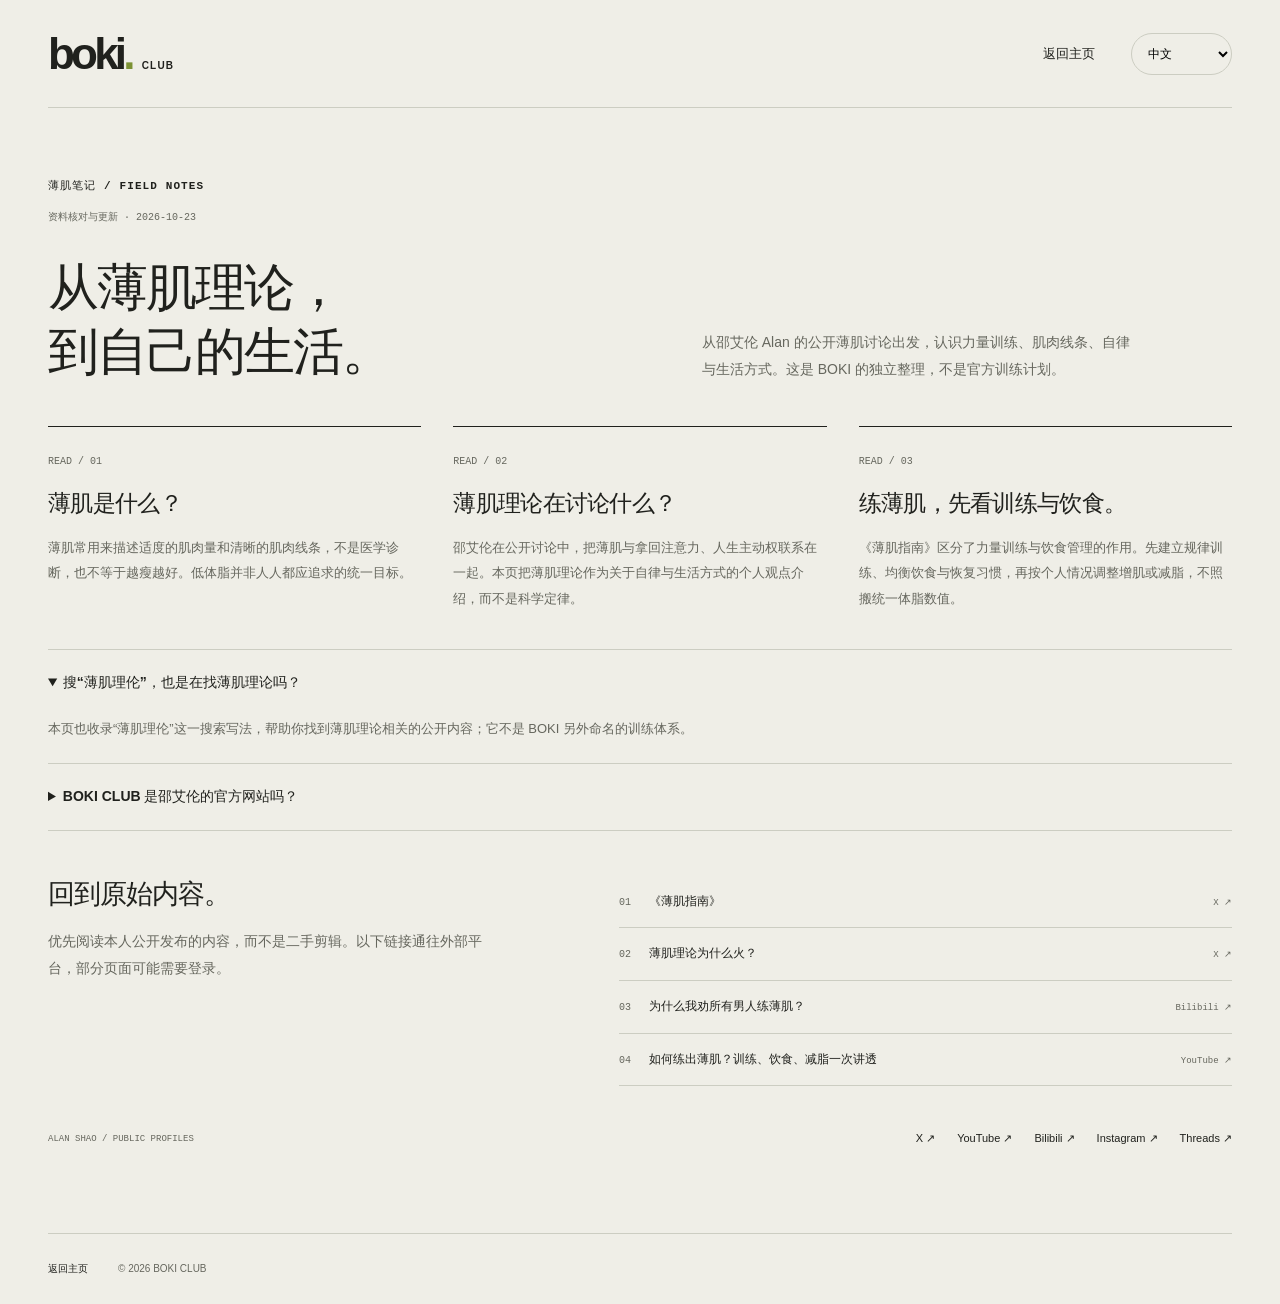
==== guide/index.html @ 6519f16f "Add sourced multilingual SEO and GEO field notes while keeping homepage concise" ====
<!doctype html>
<html lang="zh-CN">
<head>
  <meta charset="UTF-8">
  <meta name="viewport" content="width=device-width, initial-scale=1">
  <meta name="theme-color" content="#efeee7">
  <title>薄肌是什么？薄肌理论、训练与饮食｜BOKI 薄肌笔记</title>
  <meta name="description" content="参考邵艾伦 Alan 的公开内容，认识薄肌、薄肌理论及“薄肌理伦”相关搜索，了解力量训练、饮食管理与生活方式。BOKI 独立整理，附原帖来源与常见问题。">
  <meta name="robots" content="index, follow, max-image-preview:large">
  <link rel="canonical" href="https://boki.club/guide/">
  <meta property="og:type" content="article">
  <meta property="og:url" content="https://boki.club/guide/">
  <meta property="og:site_name" content="BOKI CLUB">
  <meta property="og:title" content="薄肌是什么？薄肌理论、训练与饮食｜BOKI 薄肌笔记">
  <meta property="og:description" content="薄肌是什么、薄肌理论讨论什么、训练与饮食如何理解：附邵艾伦公开原帖的独立笔记。">
  <meta property="og:image" content="https://boki.club/assets/alan-gym.webp">
  <meta name="twitter:card" content="summary_large_image">
  <meta name="twitter:title" content="薄肌是什么？薄肌理论、训练与饮食｜BOKI 薄肌笔记">
  <meta name="twitter:description" content="认识薄肌与薄肌理论，附原始来源的独立内容整理。">
  <meta name="twitter:image" content="https://boki.club/assets/alan-gym.webp">
  <link rel="icon" href="../assets/favicon.svg" type="image/svg+xml">
  <link rel="stylesheet" href="../style.css?v=20261023-seo-1">
  <script id="site-structured-data" type="application/ld+json">
    {"@context":"https://schema.org","@graph":[{"@type":"WebSite","@id":"https://boki.club/#website","url":"https://boki.club/","name":"BOKI CLUB 薄肌俱乐部","inLanguage":["zh-CN","en","fr","de","ru","es","pt","ja","ko","th"]},{"@type":"WebPage","@id":"https://boki.club/guide/#webpage","url":"https://boki.club/guide/","name":"薄肌是什么？薄肌理论、训练与饮食｜BOKI 薄肌笔记","description":"薄肌、薄肌理论与训练生活方式的独立整理，附邵艾伦 Alan 的公开原始来源。","isPartOf":{"@id":"https://boki.club/#website"},"inLanguage":"zh-CN","dateModified":"2026-10-23","about":[{"@type":"Thing","name":"薄肌"},{"@type":"Thing","name":"薄肌理论"},{"@type":"Thing","name":"力量训练与饮食管理"}],"citation":["https://x.com/AlanShao111/status/2100011450840526918","https://x.com/AlanShao111/status/2093592063568966076","https://www.bilibili.com/video/BV1xa4k6vEpp/","https://www.youtube.com/watch?v=vQp8G-BHnI8"]}]}
  </script>
  <script src="../locales.js?v=20261023-seo-1" defer></script>
  <script src="../guide.js?v=20261023-seo-1" defer></script>
  <script src="../analytics.js?v=20261023-seo-1" defer></script>
</head>
<body class="notes-page">
  <a class="skip-link" href="#main" data-i18n="skip">跳到正文</a>
  <header class="site-header wrap"><a class="wordmark" href="../" aria-label="BOKI CLUB 首页" data-i18n-label="home">boki<span class="logo-dot">.</span><span class="club-label">CLUB</span></a><nav aria-label="主导航" data-i18n-label="navigation"><a href="../" data-i18n="guideBackHome">返回主页</a><select class="language" id="language" aria-label="选择语言" data-i18n-label="language"><option value="zh-CN" lang="zh-CN">中文</option><option value="en" lang="en">English</option><option value="fr" lang="fr">Français</option><option value="de" lang="de">Deutsch</option><option value="ru" lang="ru">Русский</option><option value="es" lang="es">Español</option><option value="pt" lang="pt">Português</option><option value="ja" lang="ja">日本語</option><option value="ko" lang="ko">한국어</option><option value="th" lang="th">ไทย</option></select></nav></header>
  <main id="main">
    <section class="field-notes wrap" id="guide" aria-labelledby="guide-title">
      <span class="eyebrow" data-i18n="guideEyebrow">薄肌笔记 / FIELD NOTES</span>
      <p class="notes-date"><span data-i18n="guideUpdated">资料核对与更新</span> · <time datetime="2026-10-23">2026-10-23</time></p>
      <div class="notes-heading"><h1 id="guide-title" data-i18n="guideTitle">从薄肌理论，<br>到自己的生活。</h1><p data-i18n="guideIntro">从邵艾伦 Alan 的公开薄肌讨论出发，认识力量训练、肌肉线条、自律与生活方式。这是 BOKI 的独立整理，不是官方训练计划。</p></div>
      <div class="notes-grid">
        <article><span class="principle-no">READ / 01</span><h2 data-i18n="guideWhatTitle">薄肌是什么？</h2><p data-i18n="guideWhatBody">薄肌常用来描述适度的肌肉量和清晰的肌肉线条，不是医学诊断，也不等于越瘦越好。低体脂并非人人都应追求的统一目标。</p></article>
        <article><span class="principle-no">READ / 02</span><h2 data-i18n="guideTheoryTitle">薄肌理论在讨论什么？</h2><p data-i18n="guideTheoryBody">邵艾伦在公开讨论中，把薄肌与拿回注意力、人生主动权联系在一起。本页把薄肌理论作为关于自律与生活方式的个人观点介绍，而不是科学定律。</p></article>
        <article><span class="principle-no">READ / 03</span><h2 data-i18n="guideTrainingTitle">练薄肌，先看训练与饮食。</h2><p data-i18n="guideTrainingBody">《薄肌指南》区分了力量训练与饮食管理的作用。先建立规律训练、均衡饮食与恢复习惯，再按个人情况调整增肌或减脂，不照搬统一体脂数值。</p></article>
      </div>
      <div class="notes-questions">
        <details open><summary data-i18n="guideSearchQuestion">搜“薄肌理伦”，也是在找薄肌理论吗？</summary><p data-i18n="guideSearchAnswer">本页也收录“薄肌理伦”这一搜索写法，帮助你找到薄肌理论相关的公开内容；它不是 BOKI 另外命名的训练体系。</p></details>
        <details><summary data-i18n="guideOfficialQuestion">BOKI CLUB 是邵艾伦的官方网站吗？</summary><p data-i18n="guideOfficialAnswer">不是。BOKI CLUB 是独立的薄肌生活方式页面。照片和讨论均标注原始来源，不代表邵艾伦本人运营、合作、认可或代言。</p></details>
      </div>
      <div class="notes-sources">
        <div><h2 data-i18n="guideSourcesTitle">回到原始内容。</h2><p data-i18n="guideSourcesNote">优先阅读本人公开发布的内容，而不是二手剪辑。以下链接通往外部平台，部分页面可能需要登录。</p></div>
        <ol lang="zh-CN"><li><a href="https://x.com/AlanShao111/status/2100011450840526918" target="_blank" rel="noopener">《薄肌指南》<span>X ↗</span></a></li><li><a href="https://x.com/AlanShao111/status/2093592063568966076" target="_blank" rel="noopener">薄肌理论为什么火？<span>X ↗</span></a></li><li><a href="https://www.bilibili.com/video/BV1xa4k6vEpp/" target="_blank" rel="noopener">为什么我劝所有男人练薄肌？<span>Bilibili ↗</span></a></li><li><a href="https://www.youtube.com/watch?v=vQp8G-BHnI8" target="_blank" rel="noopener">如何练出薄肌？训练、饮食、减脂一次讲透<span>YouTube ↗</span></a></li></ol>
      </div>
      <nav class="creator-links" aria-label="邵艾伦 Alan 的公开社交账号" data-i18n-label="guideProfilesLabel" lang="en"><span>ALAN SHAO / PUBLIC PROFILES</span><a href="https://x.com/AlanShao111" target="_blank" rel="noopener">X ↗</a><a href="https://www.youtube.com/@alanshao1" target="_blank" rel="noopener">YouTube ↗</a><a href="https://space.bilibili.com/4029133/" target="_blank" rel="noopener">Bilibili ↗</a><a href="https://www.instagram.com/alanshao1/" target="_blank" rel="noopener">Instagram ↗</a><a href="https://www.threads.com/@alanshao1" target="_blank" rel="noopener">Threads ↗</a></nav>
    </section>
  </main>
  <footer class="wrap site-footer"><a href="../" data-i18n="guideBackHome">返回主页</a><small>© 2026 BOKI CLUB</small></footer>
</body>
</html>
---- style.css ----
@charset "UTF-8";
:root{--paper:#efeee7;--ink:#20211d;--muted:#66675e;--line:#cccdc2;--lime:#d2f65a;--white:#fafaf6;--red:#a52e25;font-family:Arial,"Helvetica Neue","PingFang SC","Microsoft YaHei",sans-serif;color:var(--ink);background:var(--paper);font-synthesis:none;scroll-behavior:smooth;scroll-padding-top:24px}
*{box-sizing:border-box}body{margin:0}a{color:inherit;text-decoration:none}button{font:inherit;color:inherit}button,a{-webkit-tap-highlight-color:transparent}button{cursor:pointer}button:disabled{cursor:default}a:focus-visible,button:focus-visible,summary:focus-visible{outline:3px solid #667b20;outline-offset:6px}::selection{background:var(--lime);color:var(--ink)}.wrap{width:min(1360px,calc(100% - 96px));margin-inline:auto}.skip-link{position:fixed;left:20px;top:-80px;z-index:10;padding:16px;background:var(--lime)}.skip-link:focus{top:12px}.site-header{height:108px;display:flex;align-items:center;justify-content:space-between;border-bottom:1px solid var(--line)}.wordmark{display:inline-flex;align-items:baseline;font-weight:900;font-size:44px;letter-spacing:-3.8px;line-height:1}.logo-dot{color:#7c9234}.club-label{font-size:10px;letter-spacing:1.2px;margin-left:10px;font-weight:700}.site-header nav{display:flex;align-items:center;gap:36px;font-size:13px;font-weight:600}.site-header nav a:hover,.site-footer a:hover{color:#6b7f29}.language{background:none;border:1px solid var(--line);border-radius:30px;padding:10px 13px;min-height:42px;font-size:12px}.language span{margin-left:8px;font-size:18px;vertical-align:middle}.hero{padding-block:52px 46px;display:grid;grid-template-columns:1.12fr 1fr;gap:40px;align-items:center}.hero-copy{min-width:0;padding-top:8px}.eyebrow{font-family:"Courier New",monospace;font-size:11px;font-weight:700;letter-spacing:1.1px;display:flex;align-items:center;gap:10px}.status-dot{height:7px;width:7px;flex-shrink:0;display:inline-block;border-radius:50%;background:#73922e}.edition{margin-left:auto;margin-right:30px;font-size:10px;color:var(--muted)}h1{position:relative;font-size:clamp(56px,6.8vw,105px);line-height:.94;letter-spacing:-.075em;font-weight:900;margin:38px 0 30px;white-space:nowrap}.serif{font-family:Georgia,"Times New Roman","Songti SC",serif;font-weight:400;font-style:italic;letter-spacing:-.075em}h1 .serif{font-size:1.24em}.asterisk{display:inline-block;font-size:.65em;font-weight:400;vertical-align:top;margin-left:13px;margin-top:10px;color:#718238;line-height:1}.hero-chinese{font-size:clamp(24px,2.4vw,35px);font-weight:650;letter-spacing:-1px;margin:0 0 19px}.intro{font-size:14px;line-height:1.9;color:var(--muted);margin:0 0 30px;white-space:pre-line}.button{min-height:56px;padding:18px 23px;display:inline-flex;align-items:center;justify-content:space-between;gap:38px;border:0;font-size:14px;font-weight:600;transition:background .2s,transform .2s}.button:hover:not(:disabled){transform:translateY(-2px)}.button-dark{background:var(--ink);color:var(--paper)}.button-dark:hover{background:#3d4033}.button-dark>span:last-child{font-size:24px;line-height:16px;color:var(--lime)}.hero-footnote{margin-top:52px;display:flex;justify-content:space-between;max-width:430px;font-family:"Courier New",monospace;font-size:9px;letter-spacing:.8px;color:var(--muted)}.hero-footnote>span:last-child{font-size:22px;line-height:10px;color:var(--ink)}.hero-visual{position:relative;margin:0 0 0 10px;min-width:0}.photo-frame{position:relative;background:#c6c9be;aspect-ratio:1/1.08;overflow:hidden}.portrait{display:block;width:100%;height:100%;object-fit:cover;object-position:50% 50%;filter:saturate(.6) contrast(.98)}.photo-frame:after{content:"";position:absolute;inset:0;background:linear-gradient(180deg,rgba(0,0,0,.34),transparent 19%,transparent 78%,rgba(0,0,0,.4));pointer-events:none}.photo-topline,.photo-bottomline{position:absolute;z-index:1;left:22px;right:22px;display:flex;justify-content:space-between;gap:12px;color:white;font-family:"Courier New",monospace;font-size:9px;letter-spacing:.6px}.photo-topline{top:21px}.photo-bottomline{bottom:20px;font-size:11px}.still-label{opacity:.85;font-size:9px}.club-sticker{position:absolute;right:-20px;top:53%;width:122px;height:122px;background:var(--lime);border-radius:50%;display:flex;flex-direction:column;align-items:center;justify-content:center;transform:rotate(13deg);border:1px solid var(--ink);outline:5px solid var(--lime);gap:4px}.club-sticker>span:first-child{font-size:11px;font-weight:700;letter-spacing:.6px}.club-sticker b{font-size:23px;letter-spacing:-1px}.club-sticker>span:last-child{font-family:"Courier New",monospace;font-size:7px}.hero-visual figcaption{display:flex;justify-content:space-between;gap:12px;margin-top:15px;font-size:10px;color:var(--muted)}.hero-visual figcaption a{border-bottom:1px solid var(--line);padding-bottom:3px}.ticker{background:var(--lime);border-top:1px solid var(--ink);border-bottom:1px solid var(--ink);overflow:hidden;padding:18px 0}.ticker>div{width:max-content;min-width:100%;display:flex;align-items:center;justify-content:space-around;gap:30px;font-size:clamp(16px,2vw,26px);font-weight:800;letter-spacing:-.5px;padding-inline:30px}.ticker span{font-weight:400;font-size:28px}.mindset{padding-block:75px 80px}.section-heading{display:flex;align-items:center;justify-content:space-between;gap:20px}.small-label{font-size:11px;color:var(--muted)}.mindset-intro{display:grid;grid-template-columns:1.12fr 1fr;gap:60px;margin-top:38px;margin-bottom:50px;align-items:end}h2{font-weight:650;letter-spacing:-2px;line-height:1.25;font-size:clamp(34px,4.4vw,62px);margin:0;white-space:pre-line}.mindset-intro p{font-size:15px;line-height:2;max-width:400px;color:var(--muted);margin:0 0 4px}.principles{display:grid;grid-template-columns:repeat(3,1fr);border-top:1px solid var(--ink)}.principles article{padding:26px 25px 0 0}.principles article+article{border-left:1px solid var(--line);padding-left:30px}.principle-no{font-family:"Courier New",monospace;font-size:10px;color:var(--muted)}h3{font-size:clamp(22px,2.6vw,35px);letter-spacing:-1.4px;margin:23px 0 15px;white-space:nowrap}h3 i{font-family:Georgia,serif;font-weight:400}.principles p{font-size:13px;color:var(--muted);line-height:1.9;min-height:50px;max-width:300px}.principle-tag{font-family:"Courier New",monospace;letter-spacing:.4px;font-size:9px;display:block;margin-top:28px}.vote-section{background:var(--ink);color:var(--paper);padding:80px 0}.vote-grid{display:grid;grid-template-columns:1fr 1fr;align-items:center;gap:90px}.vote-copy .eyebrow{color:var(--lime)}.vote-copy h2{font-size:clamp(42px,5.6vw,78px);line-height:1.23;letter-spacing:-3px;margin:30px 0 22px}.vote-copy h2 .serif{color:var(--lime);font-style:normal;letter-spacing:-3px}.vote-copy>p{font-size:14px;line-height:1.9;color:#bfc1b4;white-space:pre-line}.vote-caption{display:block;font-family:"Courier New",monospace;font-size:9px;letter-spacing:1px;margin-top:36px;color:#bfc1b4}.vote-card{color:var(--ink);background:var(--paper);padding:30px 32px;border-radius:2px;min-width:0}.counter-top{display:flex;align-items:center;gap:8px;font-family:"Courier New",monospace;font-size:10px;font-weight:700;letter-spacing:.4px}.counter-top>span:last-child{margin-left:auto;font-size:21px}.counter-number{font-size:clamp(64px,7vw,100px);font-weight:700;letter-spacing:-6px;line-height:1.05;margin:23px 0 10px;font-variant-numeric:tabular-nums;overflow-wrap:anywhere}.counter-number.counted{animation:count-pop .35s ease-out}.counter-unit{color:var(--muted);font-size:12px;margin:0 0 24px}.vote-button{background:var(--lime);width:100%;font-weight:700;min-height:64px;border:1px solid var(--ink)}.vote-button:hover:not(:disabled){background:#c1e83e}.vote-button:disabled{background:#dddfd1;border-color:var(--line);color:#686c5c}.vote-button.is-voted{color:var(--ink);background:var(--lime)}#vote-button-icon{font-size:25px;letter-spacing:-1px}.vote-status{font-size:12px;line-height:1.6;margin:14px 0 6px;min-height:20px;color:var(--muted);white-space:pre-line}.vote-status.is-error{color:var(--red)}.text-button{background:transparent;border:0;border-bottom:1px solid var(--line);padding:5px 0;min-height:32px;font-size:11px}.vote-privacy{font-size:10px;line-height:1.8;color:var(--muted);margin:18px 0 0}.service-details{font-size:10px;line-height:1.8;color:var(--muted);margin-top:8px}.service-details summary{cursor:pointer;min-height:30px;padding-top:4px}.service-details p{margin:8px 0}.service-details a{border-bottom:1px solid var(--line)}.closing{position:relative;padding-block:75px}.closing>p{font-size:clamp(50px,8vw,110px);font-weight:700;letter-spacing:-5px;line-height:.97;margin:34px 0 28px}.closing-star{position:absolute;right:6%;top:100px;font-size:150px;color:#7b8d43;font-weight:400;line-height:1}.closing>a{font-size:13px;border-bottom:1px solid var(--ink);padding-bottom:6px}.site-footer{padding-block:28px;display:flex;align-items:center;gap:30px;border-top:1px solid var(--line)}.site-footer .wordmark{font-size:34px}.site-footer>span{font-family:"Courier New",monospace;font-size:9px;letter-spacing:.7px;margin-right:auto}.site-footer>a:not(.wordmark),.site-footer small{font-size:10px}.site-footer small{color:var(--muted)}
@keyframes count-pop{50%{transform:translateY(-3px);color:#6d832b}}
@media(min-width:1600px){h1{font-size:110px}}
@media(max-width:1100px){.wrap{width:calc(100% - 64px)}.hero{gap:26px}.hero-visual{margin-left:0}.club-sticker{width:100px;height:100px;right:-10px}.club-sticker b{font-size:20px}.club-sticker>span:first-child{font-size:9px}.club-sticker>span:last-child{font-size:6px}.hero-footnote{margin-top:32px}.edition{margin-right:0}.vote-grid{gap:50px}.vote-card{padding:25px}.photo-topline{font-size:8px}.photo-bottomline{font-size:9px}.mindset-intro{gap:35px}.site-footer{gap:20px}}
@media(max-width:760px){.wrap{width:calc(100% - 40px)}.site-header{height:82px}.wordmark{font-size:39px}.site-header nav{gap:18px;font-size:11px}.site-header nav>a:first-child{display:none}.language{padding:6px 10px}.hero{grid-template-columns:1fr;gap:34px;padding-block:32px}.hero-copy{padding-top:0}.edition{margin-right:0}h1{font-size:clamp(52px,11.7vw,88px);margin:28px 0 24px;letter-spacing:-.075em}.hero-chinese{font-size:26px}.intro{font-size:13px;margin-bottom:22px}.hero-footnote{margin-top:30px;max-width:none;font-size:8px}.button-dark{min-height:54px}.hero-visual{margin-right:6px}.photo-frame{aspect-ratio:1/1.02}.portrait{object-position:center 43%}.photo-topline{font-size:9px}.photo-bottomline{font-size:11px}.club-sticker{width:108px;height:108px;right:-10px;top:58%}.club-sticker b{font-size:22px}.club-sticker>span:last-child{font-size:6px}.hero-visual figcaption{font-size:9px}.ticker{padding-block:12px}.ticker>div{font-size:18px;gap:24px;justify-content:flex-start;padding-inline:20px}.ticker span{font-size:23px}.mindset{padding-block:46px 50px}.section-heading{align-items:flex-start}.small-label{max-width:145px;text-align:right;font-size:9px;line-height:1.6}.eyebrow{font-size:10px}.mindset-intro{grid-template-columns:1fr;gap:22px;margin:28px 0 32px}h2{font-size:38px}.mindset-intro p{font-size:13px;max-width:none}.principles{grid-template-columns:1fr}.principles article,.principles article+article{position:relative;border-left:0;border-bottom:1px solid var(--line);padding:23px 0 22px 36px}.principle-no{position:absolute;top:29px;left:0;font-size:9px}h3{margin:0 0 12px;font-size:30px}.principles p{min-height:0;max-width:none;margin:0;font-size:12px}.principle-tag{margin-top:17px;font-size:8px}.vote-section{padding-block:48px}.vote-grid{grid-template-columns:1fr;gap:30px}.vote-copy h2{font-size:55px;margin:24px 0 18px}.vote-copy>p{font-size:13px}.vote-caption{margin-top:23px;font-size:8px}.vote-card{padding:24px}.counter-number{font-size:80px;letter-spacing:-4px}.vote-button{font-size:14px}.closing{padding-block:50px 56px}.closing>p{font-size:clamp(48px,11vw,78px);letter-spacing:-3px;margin-block:30px 25px}.closing-star{font-size:69px;right:0;top:83px}.closing>a{font-size:12px}.site-footer{flex-wrap:wrap;gap:22px 18px;padding-block:25px}.site-footer>span{font-size:8px}.site-footer>a:not(.wordmark){margin-left:auto}.site-footer small{width:100%;font-size:9px}.site-footer .wordmark{font-size:32px}.club-label{font-size:8px;margin-left:8px}}
@media(max-width:370px){.site-header nav{gap:12px}.nav-vote{font-size:10px}.eyebrow{font-size:9px}.edition{font-size:8px}.closing-star{font-size:48px}.vote-card{padding:20px}.counter-top{font-size:9px}.site-footer>span{display:none}}
.language{max-width:138px;background:var(--paper);font-family:inherit;line-height:1.4;padding:10px 12px}
[data-i18n]{white-space:pre-line}h3{white-space:normal;overflow-wrap:anywhere;font-size:clamp(21px,2.4vw,33px)}.hero-chinese{line-height:1.4;overflow-wrap:anywhere}.eyebrow{line-height:1.5}.photo-topline>span:first-child{max-width:75%}.photo-bottomline>span:first-child{max-width:72%}.vote-caption{line-height:1.7}.vote-copy h2{overflow-wrap:anywhere}.counter-top>span:nth-child(2){line-height:1.5}.button{text-align:left}.text-button:disabled{cursor:wait;opacity:.55}
:lang(th){line-height:1.65}html:lang(th) .hero-chinese{font-size:clamp(23px,2.2vw,32px)}html:lang(th) .vote-copy h2{line-height:1.5}html:lang(ru) .vote-copy h2{font-size:clamp(42px,4.5vw,65px)}html:lang(ja) .vote-copy h2,html:lang(ko) .vote-copy h2{font-size:clamp(40px,4.8vw,68px)}
@media(max-width:760px){.site-header nav>.nav-vote{display:none}.language{max-width:140px;min-height:42px}.principles h3{font-size:27px;letter-spacing:-.7px}.vote-copy h2{font-size:52px}.photo-topline{font-size:8px}.hero-visual figcaption>span{max-width:64%}.hero-visual figcaption>a{flex-shrink:0}.closing-star{right:0}.section-heading>.eyebrow{max-width:55%}html:lang(th) .hero-chinese{font-size:24px}html:lang(th) .vote-copy h2{font-size:46px}}
.hero-visual .photo-frame{aspect-ratio:3/4;touch-action:pan-y pinch-zoom}.carousel-slide{position:absolute;inset:0}.carousel-slide[hidden]{display:none}.carousel-slide .portrait{filter:none;object-position:center top}.gallery-controls{display:flex;align-items:center;gap:8px;padding-top:14px}.gallery-dots{display:flex;align-items:center;margin-right:auto;gap:2px}.gallery-dots button{width:36px;height:40px;border:0;background:transparent;position:relative;padding:0}.gallery-dots button:after{content:"";display:block;width:6px;height:6px;margin:auto;border-radius:50%;background:#b1b4a5;transition:width .2s,background .2s}.gallery-dots button[aria-current="true"]:after{width:24px;background:var(--ink);border-radius:8px}.gallery-control{display:grid;place-items:center;width:42px;height:42px;background:transparent;border:1px solid var(--line);border-radius:50%;font-size:22px}.gallery-control:hover{background:var(--lime);border-color:var(--ink)}.gallery-toggle{font-size:14px}.hero-visual figcaption{margin-top:10px}.gallery-credit{display:flex;justify-content:space-between;align-items:flex-start;gap:15px;margin-top:8px;font-size:9px;line-height:1.7;color:var(--muted)}.gallery-credit>span{max-width:75%}.gallery-credit a{white-space:nowrap;border-bottom:1px solid var(--line)}.hero-visual .club-sticker{top:45%;pointer-events:none}
@media(max-width:760px){.hero-visual .photo-frame{aspect-ratio:3/4}.gallery-controls{padding-top:10px}.gallery-control{width:42px;height:42px}.gallery-credit{font-size:8px}.hero-visual .photo-bottomline{font-size:9px}.hero-visual .photo-bottomline>span:last-child{font-size:7px}}
.notes-page .field-notes { padding-block:70px 76px; }
.notes-heading { display:grid; grid-template-columns:1.12fr 1fr; gap:60px; align-items:end; margin-block:30px 42px; }
.notes-heading h1 { font-size:clamp(32px,4vw,56px); font-weight:650; line-height:1.25; letter-spacing:-2px; margin:0; white-space:pre-line; }
.notes-heading>p,.notes-sources>div>p { font-size:14px; line-height:1.95; color:var(--muted); margin:0; max-width:440px; }
.notes-date { margin:14px 0 0; font-family:"Courier New",monospace; font-size:10px; line-height:1.7; color:var(--muted); }
.notes-grid { display:grid; grid-template-columns:repeat(3,minmax(0,1fr)); gap:32px; }
.notes-grid article { border-top:1px solid var(--ink); padding-top:23px; min-width:0; }
.notes-grid h2 { font-size:23px; font-weight:700; line-height:1.45; letter-spacing:-.7px; margin:19px 0 15px; overflow-wrap:anywhere; }
.notes-grid p,.notes-questions p { font-size:13px; line-height:1.95; color:var(--muted); margin:0; }
.notes-questions { margin-top:38px; border-top:1px solid var(--line); }
.notes-questions details { border-bottom:1px solid var(--line); }
.notes-questions summary { cursor:pointer; font-size:14px; font-weight:600; padding:21px 0; line-height:1.7; }
.notes-questions details>p { max-width:900px; padding:0 0 22px; }
.notes-sources { display:grid; grid-template-columns:1fr 1.2fr; gap:60px; align-items:start; margin-top:45px; }
.notes-sources h2 { margin:0 0 14px; font-size:27px; font-weight:700; line-height:1.4; letter-spacing:-1px; }
.notes-sources ol { list-style:none; margin:0; padding:0; counter-reset:source; }
.notes-sources li { border-bottom:1px solid var(--line); counter-increment:source; }
.notes-sources a { display:flex; justify-content:space-between; align-items:baseline; gap:18px; padding:15px 0; font-size:12px; line-height:1.8; }
.notes-sources a:hover,.creator-links a:hover { text-decoration:underline; text-underline-offset:4px; }
.notes-sources a:before { content:"0" counter(source); font-family:"Courier New",monospace; font-size:10px; color:var(--muted); flex-shrink:0; }
.notes-sources a>span { margin-left:auto; font-family:"Courier New",monospace; font-size:9px; white-space:nowrap; color:var(--muted); }
.creator-links { display:flex; flex-wrap:wrap; gap:10px 22px; align-items:center; margin-top:35px; font-size:11px; line-height:1.8; }
.creator-links>span { font-family:"Courier New",monospace; color:var(--muted); font-size:9px; margin-right:auto; }
.creator-links a { padding-block:8px; }
@media(max-width:760px) {
  .notes-page .field-notes { padding-block:44px 48px; }
  .notes-heading,.notes-sources { grid-template-columns:1fr; gap:22px; }
  .notes-heading { margin-block:25px 30px; }
  .notes-heading h1 { font-size:35px; letter-spacing:-1.8px; }
  .notes-heading>p,.notes-sources>div>p { font-size:13px; max-width:none; }
  .notes-grid { grid-template-columns:1fr; gap:28px; }
  .notes-grid h2 { font-size:24px; margin-top:15px; }
  .notes-grid p,.notes-questions p { font-size:12px; }
  .notes-questions { margin-top:28px; }
  .notes-questions summary { font-size:13px; }
  .notes-sources { margin-top:32px; }
  .notes-sources a { font-size:11px; }
  .creator-links { gap:4px 20px; margin-top:24px; }
  .creator-links>span { width:100%; }
  .notes-page .site-header nav>a:first-child { display:block; font-size:11px; }
}
@media(prefers-reduced-motion:reduce){:root{scroll-behavior:auto}*,*:before,*:after{animation:none!important;transition:none!important}}
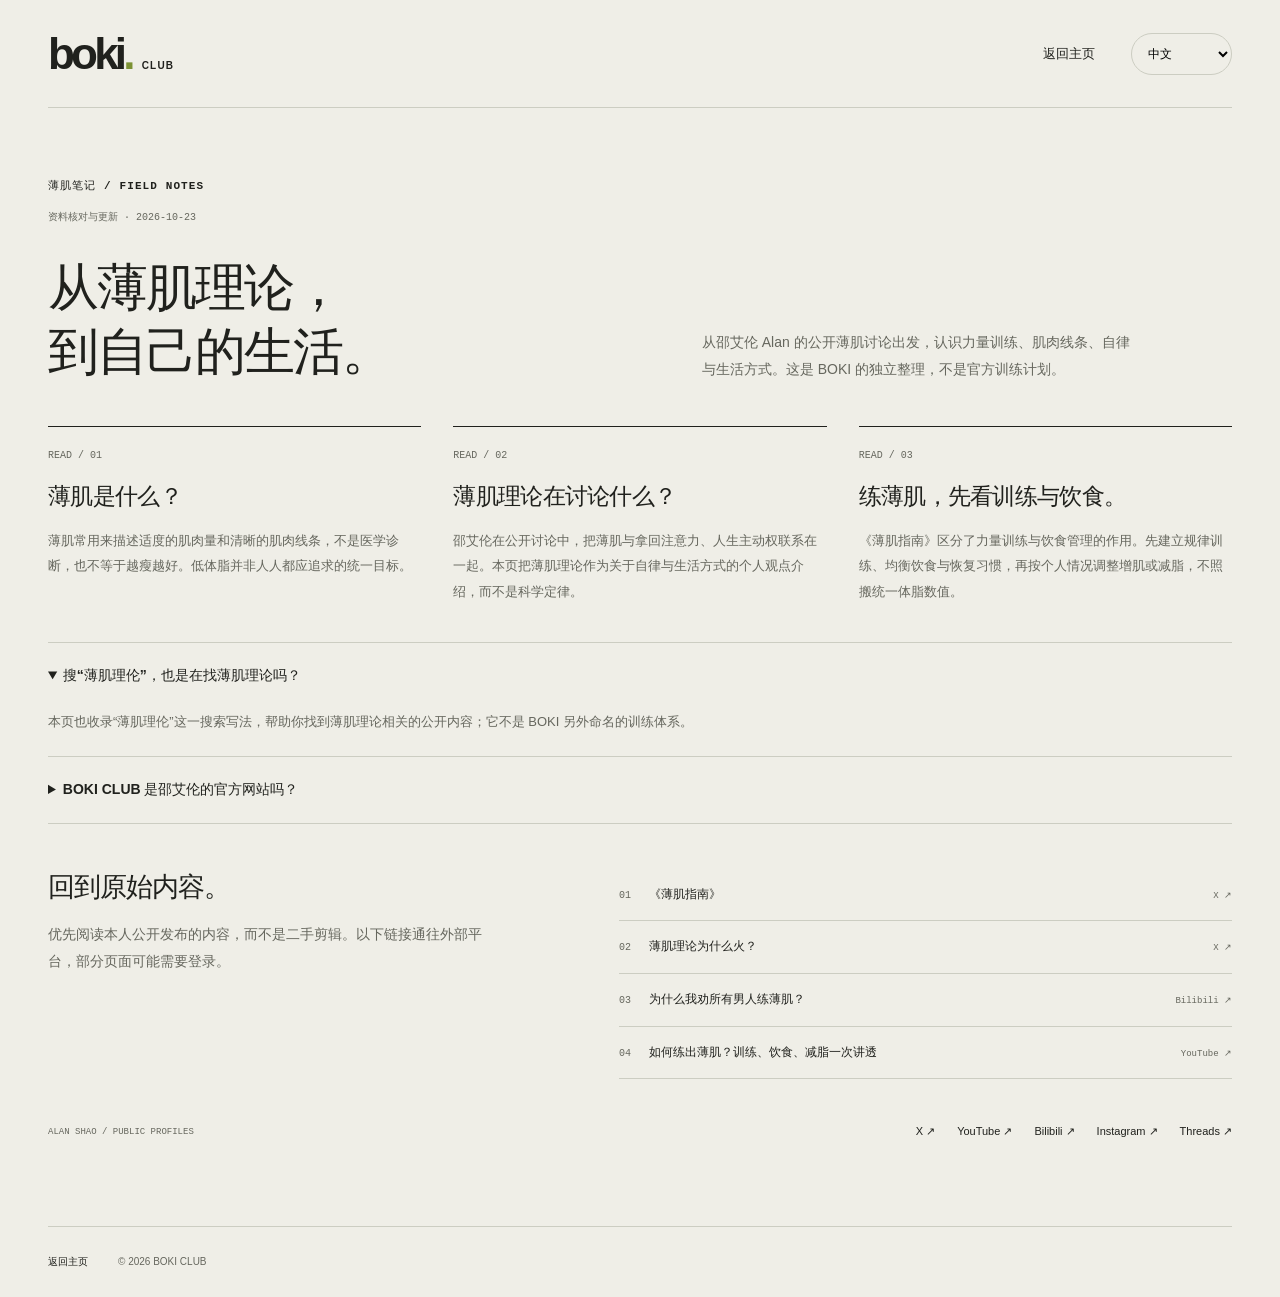
==== commit f1f49347: "Keep field-note numbering in flow on mobile" ====
--- a/guide/index.html
+++ b/guide/index.html
@@ -19,7 +19,7 @@
   <meta name="twitter:description" content="认识薄肌与薄肌理论，附原始来源的独立内容整理。">
   <meta name="twitter:image" content="https://boki.club/assets/alan-gym.webp">
   <link rel="icon" href="../assets/favicon.svg" type="image/svg+xml">
-  <link rel="stylesheet" href="../style.css?v=20261023-seo-1">
+  <link rel="stylesheet" href="../style.css?v=20261023-seo-2">
   <script id="site-structured-data" type="application/ld+json">
     {"@context":"https://schema.org","@graph":[{"@type":"WebSite","@id":"https://boki.club/#website","url":"https://boki.club/","name":"BOKI CLUB 薄肌俱乐部","inLanguage":["zh-CN","en","fr","de","ru","es","pt","ja","ko","th"]},{"@type":"WebPage","@id":"https://boki.club/guide/#webpage","url":"https://boki.club/guide/","name":"薄肌是什么？薄肌理论、训练与饮食｜BOKI 薄肌笔记","description":"薄肌、薄肌理论与训练生活方式的独立整理，附邵艾伦 Alan 的公开原始来源。","isPartOf":{"@id":"https://boki.club/#website"},"inLanguage":"zh-CN","dateModified":"2026-10-23","about":[{"@type":"Thing","name":"薄肌"},{"@type":"Thing","name":"薄肌理论"},{"@type":"Thing","name":"力量训练与饮食管理"}],"citation":["https://x.com/AlanShao111/status/2100011450840526918","https://x.com/AlanShao111/status/2093592063568966076","https://www.bilibili.com/video/BV1xa4k6vEpp/","https://www.youtube.com/watch?v=vQp8G-BHnI8"]}]}
   </script>
--- a/style.css
+++ b/style.css
@@ -19,6 +19,7 @@
 .notes-date { margin:14px 0 0; font-family:"Courier New",monospace; font-size:10px; line-height:1.7; color:var(--muted); }
 .notes-grid { display:grid; grid-template-columns:repeat(3,minmax(0,1fr)); gap:32px; }
 .notes-grid article { border-top:1px solid var(--ink); padding-top:23px; min-width:0; }
+.notes-grid .principle-no { position:static; display:block; }
 .notes-grid h2 { font-size:23px; font-weight:700; line-height:1.45; letter-spacing:-.7px; margin:19px 0 15px; overflow-wrap:anywhere; }
 .notes-grid p,.notes-questions p { font-size:13px; line-height:1.95; color:var(--muted); margin:0; }
 .notes-questions { margin-top:38px; border-top:1px solid var(--line); }
